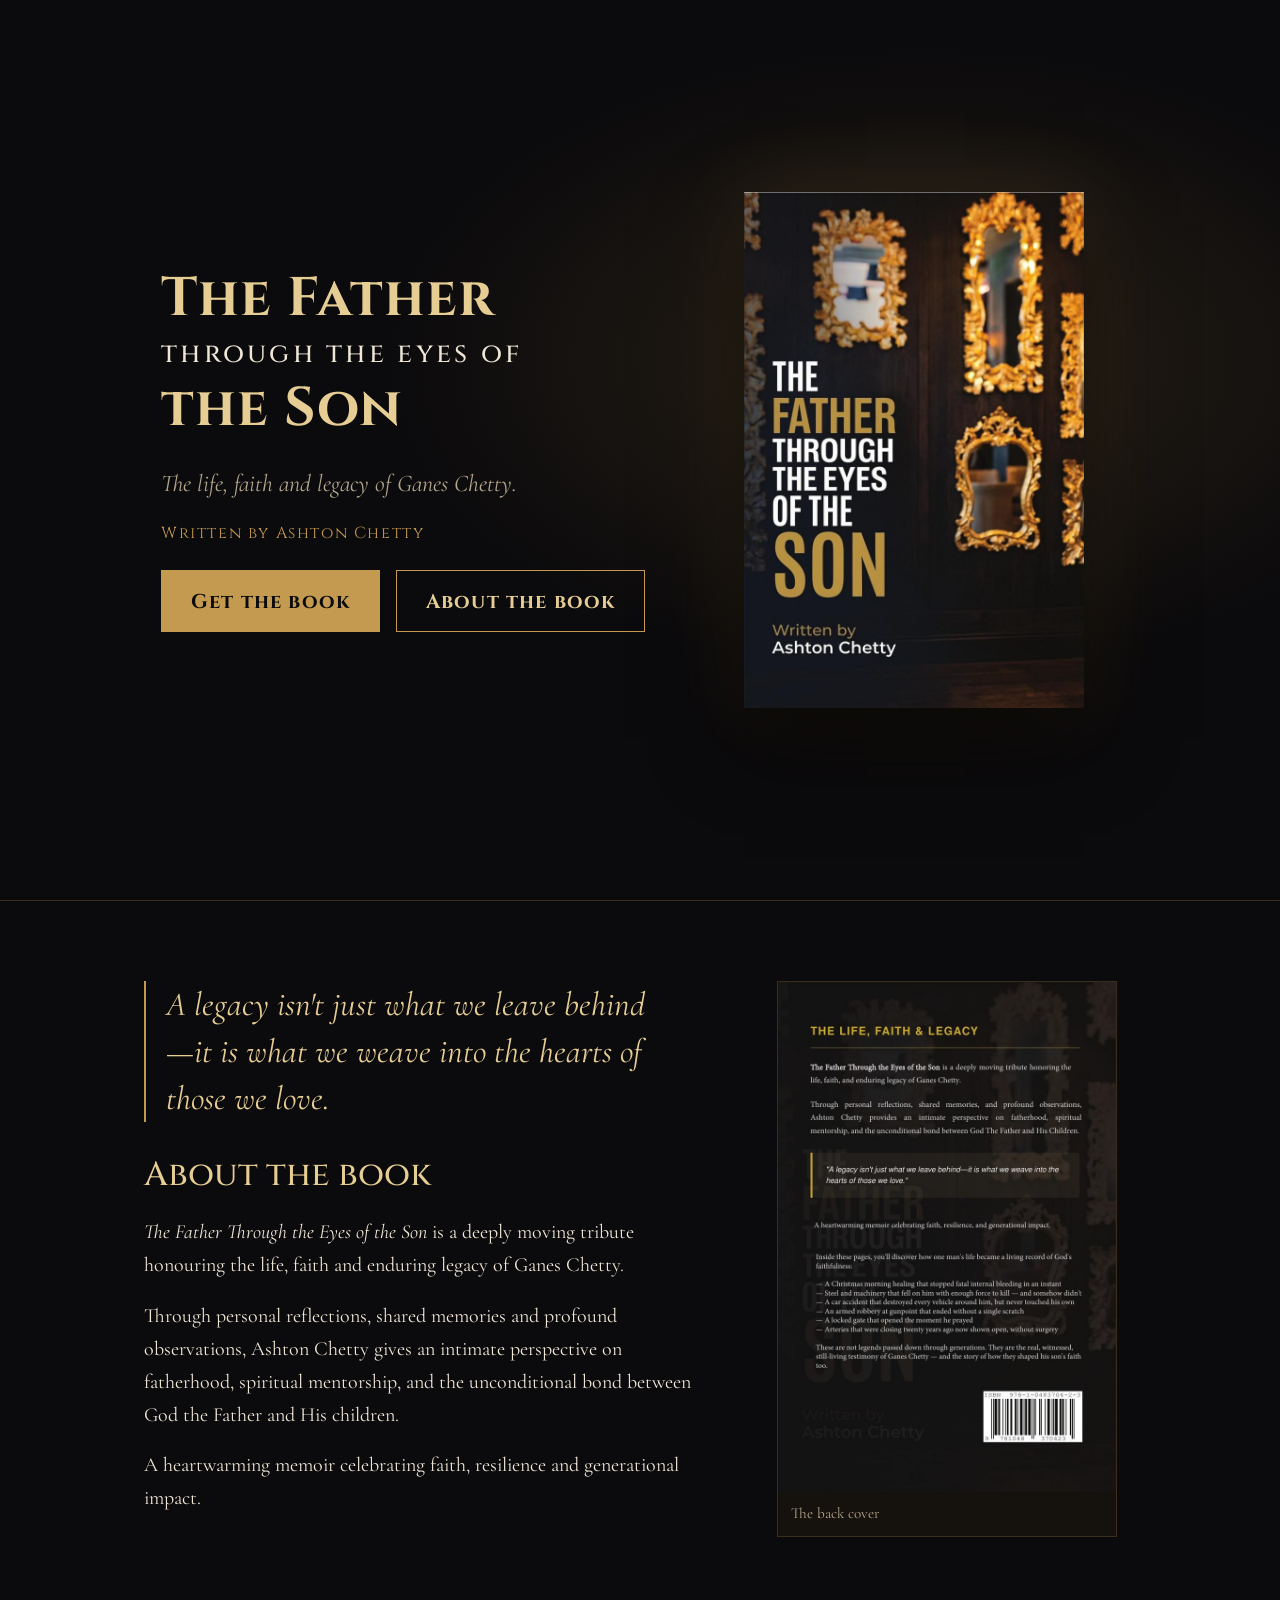
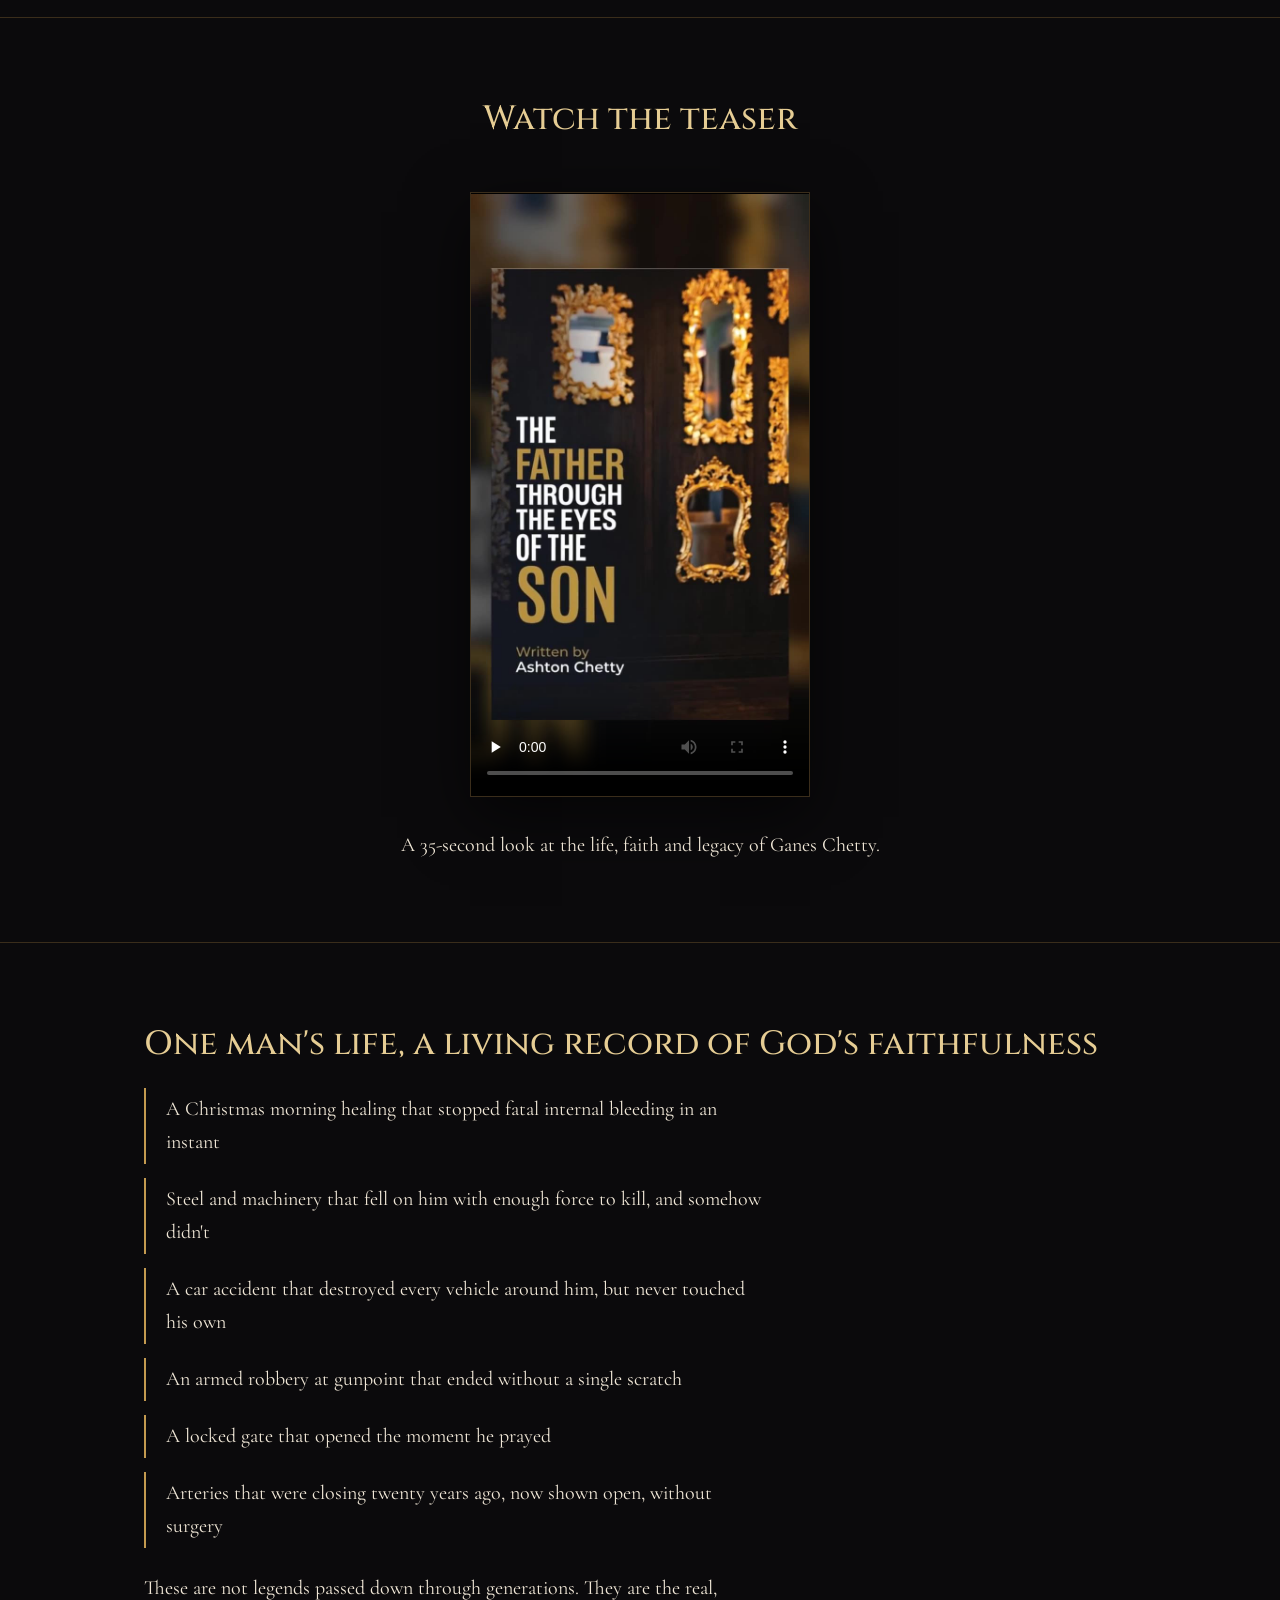
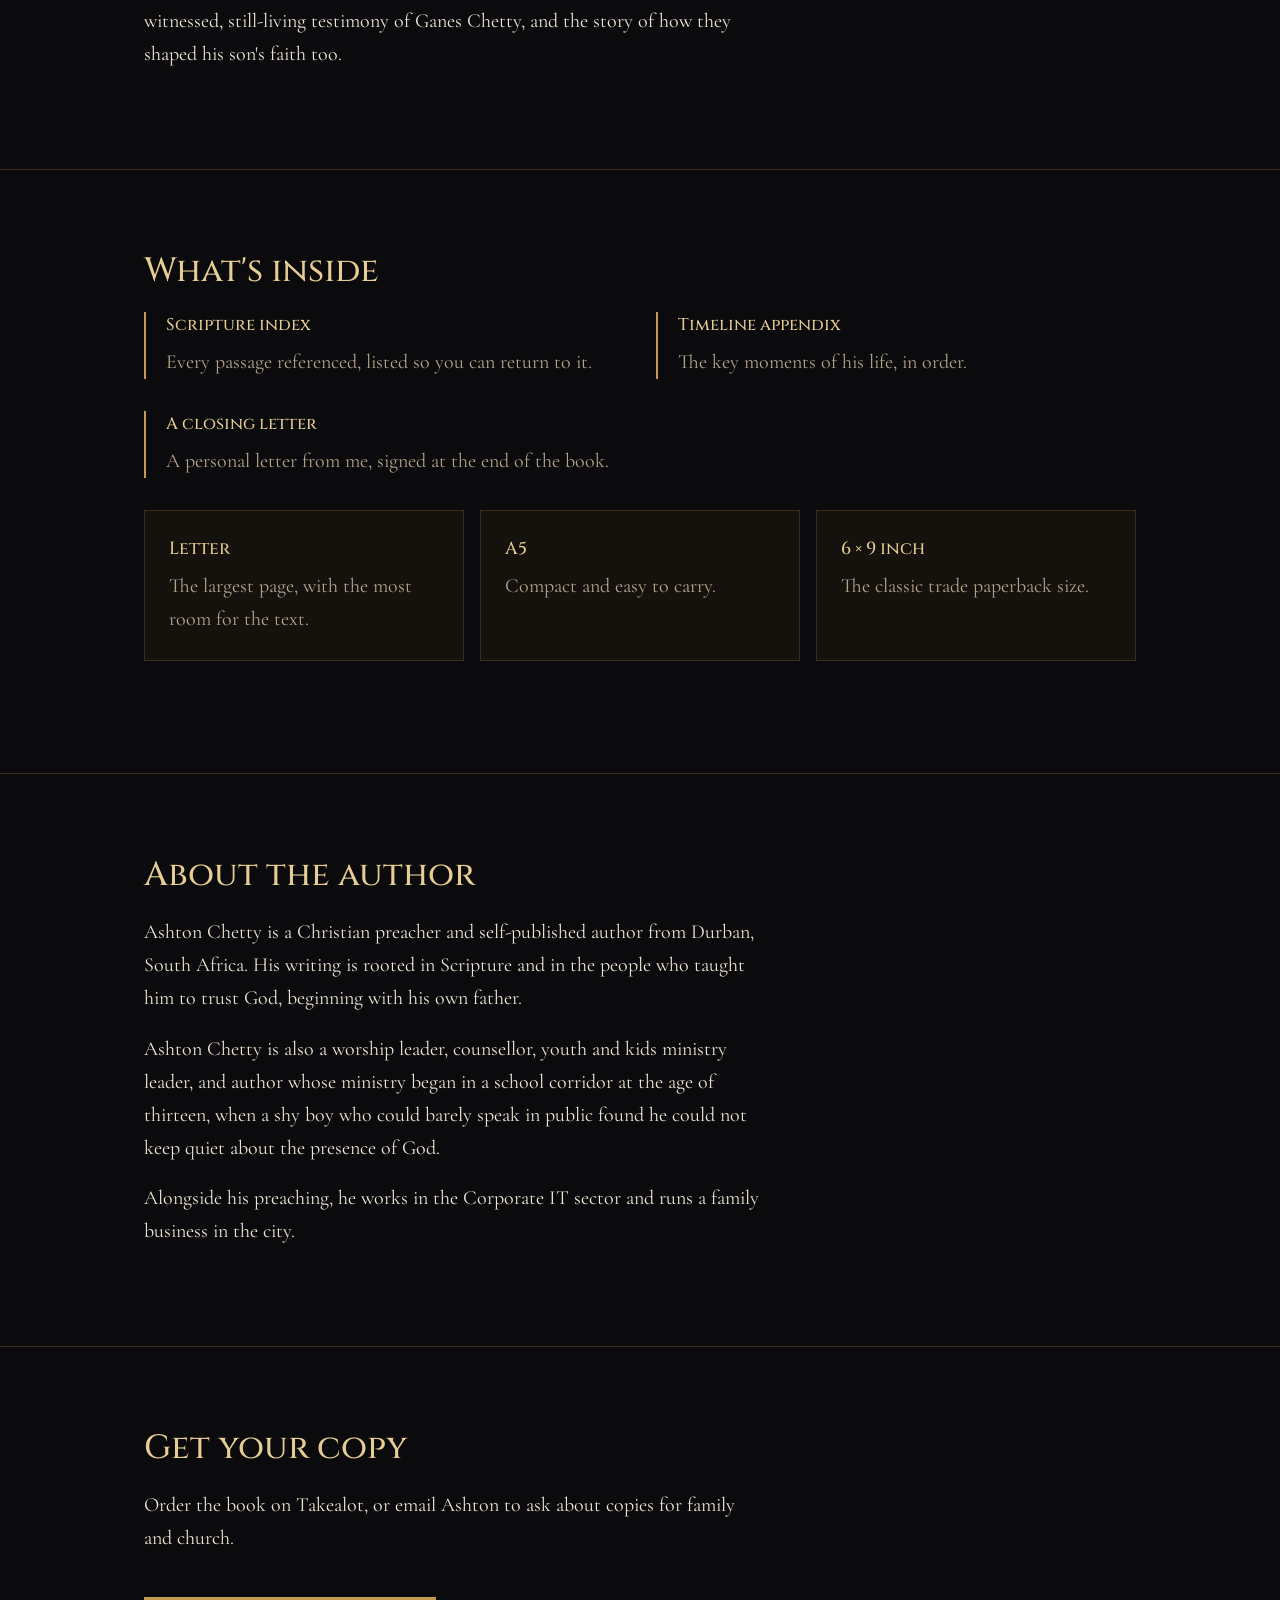
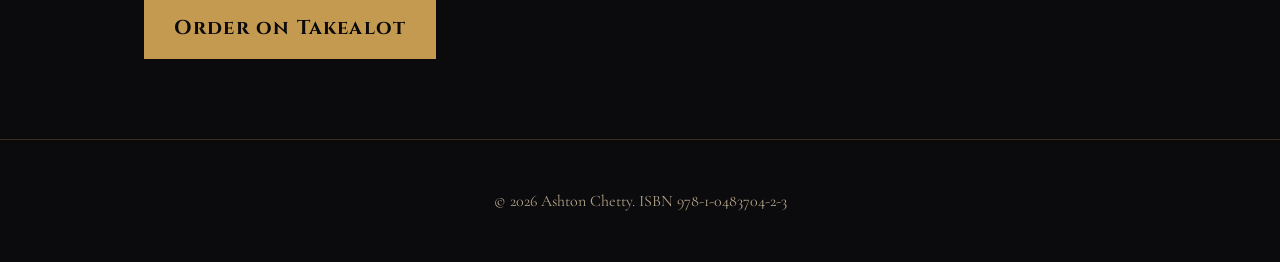
==== index.html @ 3f8cf35b "Update index.html" ====
<!DOCTYPE html>
<html lang="en">
<head>
<meta charset="utf-8">
<meta name="viewport" content="width=device-width, initial-scale=1, viewport-fit=cover">
<meta charset="utf-8">
<meta name="viewport" content="width=device-width, initial-scale=1, viewport-fit=cover">

<title>The Father Through the Eyes of the Son | Memoir by Ashton Chetty</title>

<meta name="description" content="A heartwarming memoir by Ashton Chetty honouring the life, faith and legacy of Ganes Chetty, and the bond between God the Father and His children.">

<meta name="author" content="Ashton Chetty">
<meta name="robots" content="index, follow, max-image-preview:large">
<meta name="theme-color" content="#0b0a0c">

<link rel="canonical" href="https://ashtonchetty22.github.io/the-father-through-the-eyes-of-the-son02/">

<link rel="icon" href="images/favicon.svg" type="image/svg+xml">

<meta property="og:type" content="book">
<meta property="og:title" content="The Father Through the Eyes of the Son | Memoir by Ashton Chetty">
<meta property="og:description" content="A heartwarming memoir by Ashton Chetty honouring the life, faith and legacy of Ganes Chetty, and the bond between God the Father and His children.">
<meta property="og:url" content="https://ashtonchetty22.github.io/the-father-through-the-eyes-of-the-son02/">
<meta property="og:image" content="https://ashtonchetty22.github.io/the-father-through-the-eyes-of-the-son02/images/og-image.jpg">
<meta property="og:image:width" content="1200">
<meta property="og:image:height" content="630">
<meta property="og:image:alt" content="Cover of The Father Through the Eyes of the Son by Ashton Chetty">
<meta property="og:locale" content="en_ZA">
<meta property="book:author" content="Ashton Chetty">
<meta property="book:isbn" content="9781048370423">

<meta name="twitter:card" content="summary_large_image">
<meta name="twitter:title" content="The Father Through the Eyes of the Son | Memoir by Ashton Chetty">
<meta name="twitter:description" content="A heartwarming memoir by Ashton Chetty honouring the life, faith and legacy of Ganes Chetty, and the bond between God the Father and His children.">
<meta name="twitter:image" content="https://ashtonchetty22.github.io/the-father-through-the-eyes-of-the-son02/images/og-image.jpg">

<script type="application/ld+json">
{
  "@context": "https://schema.org",
  "@type": "Book",
  "name": "The Father Through the Eyes of the Son",
  "author": {
    "@type": "Person",
    "name": "Ashton Chetty"
  },
  "isbn": "9781048370423",
  "inLanguage": "en",
  "bookFormat": "https://schema.org/Paperback",
  "description": "A heartwarming memoir by Ashton Chetty honouring the life, faith and legacy of Ganes Chetty, and the bond between God the Father and His children.",
  "image": "https://ashtonchetty22.github.io/the-father-through-the-eyes-of-the-son02/images/og-image.jpg",
  "url": "https://ashtonchetty22.github.io/the-father-through-the-eyes-of-the-son02/"
}
</script>

<link rel="preconnect" href="https://fonts.googleapis.com">
<link rel="preconnect" href="https://fonts.gstatic.com" crossorigin>

<link href="https://fonts.googleapis.com/css2?family=Cinzel:wght@500;700&family=Cormorant+Garamond:ital,wght@0,400;0,500;1,400&display=swap" rel="stylesheet">

<link rel="stylesheet" href="style.css">
<link rel="icon" type="image/svg+xml" href="https://raw.githubusercontent.com/ashtonchetty22/the-father-through-the-eyes-of-the-son02/main/images/favicon.svg">
</head>
<body>

<main>
<header class="hero">
  <div class="wrap">
    <div>
      <h1>The Father <span>through the eyes of</span> the Son</h1>
      <p class="sub">The life, faith and legacy of Ganes Chetty.</p>
      <div class="by">Written by Ashton Chetty</div>
      <a class="btn" href="#get">Get the book</a><a class="btn alt" href="#about">About the book</a>
    </div>
    <img class="front" fetchpriority="high" src="images/front-cover.jpg" width="720" height="1092" alt="Front cover of The Father Through the Eyes of the Son by Ashton Chetty, with gold ornate mirrors on a dark wall">
  </div>
</header>

<section id="about">
  <div class="wrap about">
    <div>
      <p class="quote">A legacy isn't just what we leave behind—it is what we weave into the hearts of those we love.</p>
      <h2>About the book</h2>
      <p><em>The Father Through the Eyes of the Son</em> is a deeply moving tribute honouring the life, faith and enduring legacy of Ganes Chetty.</p>
      <p>Through personal reflections, shared memories and profound observations, Ashton Chetty gives an intimate perspective on fatherhood, spiritual mentorship, and the unconditional bond between God the Father and His children.</p>
      <p>A heartwarming memoir celebrating faith, resilience and generational impact.</p>
    </div>
    <figure class="back" style="margin:0">
      <img src="images/back-cover.jpg" width="720" height="1086" alt="Back cover of the book, with the book description and ISBN" loading="lazy">
      <figcaption>The back cover</figcaption>
    </figure>
  </div>
</section>

<section id="watch">
  <div class="wrap watch">
    <h2>Watch the teaser</h2>
    <video id="teaser" controls playsinline preload="none" poster="images/teaser-poster.jpg" aria-label="Book teaser video, 35 seconds, with captions on screen"><source src="video/teaser.mp4" type="video/mp4"></video>
    <p>A 35-second look at the life, faith and legacy of Ganes Chetty.</p>
  </div>
</section>

<section id="testimony">
  <div class="wrap">
    <h2>One man's life, a living record of God's faithfulness</h2>
    <ul class="wit">
      <li>A Christmas morning healing that stopped fatal internal bleeding in an instant</li>
      <li>Steel and machinery that fell on him with enough force to kill, and somehow didn't</li>
      <li>A car accident that destroyed every vehicle around him, but never touched his own</li>
      <li>An armed robbery at gunpoint that ended without a single scratch</li>
      <li>A locked gate that opened the moment he prayed</li>
      <li>Arteries that were closing twenty years ago, now shown open, without surgery</li>
    </ul>
    <p>These are not legends passed down through generations. They are the real, witnessed, still-living testimony of Ganes Chetty, and the story of how they shaped his son's faith too.</p>
  </div>
</section>

<section id="inside">
  <div class="wrap">
    <h2>What's inside</h2>
    <div class="cols">
      <div class="item"><h3>Scripture index</h3><p>Every passage referenced, listed so you can return to it.</p></div>
      <div class="item"><h3>Timeline appendix</h3><p>The key moments of his life, in order.</p></div>
      <div class="item"><h3>A closing letter</h3><p>A personal letter from me, signed at the end of the book.</p></div>
    </div>
    <div class="editions">
      <div class="ed"><h3>Letter</h3><p>The largest page, with the most room for the text.</p></div>
      <div class="ed"><h3>A5</h3><p>Compact and easy to carry.</p></div>
      <div class="ed"><h3>6 × 9 inch</h3><p>The classic trade paperback size.</p></div>
    </div>
  </div>
</section>

<section id="author">
  <div class="wrap">
    <h2>About the author</h2>
    <p>Ashton Chetty is a Christian preacher and self-published author from Durban, South Africa. His writing is rooted in Scripture and in the people who taught him to trust God, beginning with his own father.</p>
    <p>Ashton Chetty is also a worship leader, counsellor, youth and kids ministry leader, and author whose ministry began in a school corridor at the age of thirteen, when a shy boy who could barely speak in public found he could not keep quiet about the presence of God.</p>
    <p>Alongside his preaching, he works in the Corporate IT sector and runs a family business in the city.</p>
  </div>
</section>

<section id="get">
  <div class="wrap">
    <h2>Get your copy</h2>
    <p>Order the book on Takealot, or email Ashton to ask about copies for family and church.</p>
    <a class="btn"
   href="https://www.takealot.com/the-father-through-the-eyes-of-the-son/PLID104373940"
   target="_blank"
   rel="noopener">
   Order on Takealot
</a>
</section>

</main>
<footer>
  <div class="wrap">© 2026 Ashton Chetty. ISBN 978-1-0483704-2-3</div>
</footer>

</body>
</html>
---- style.css ----
:root{
  color-scheme:dark;
  --ink:#0b0a0c; --panel:#15110d; --line:#3a2d1b;
  --gold:#c39a4f; --gold-soft:#e6cd94; --text:#efe6d6; --muted:#b3a58b;
  --display:'Cinzel',Georgia,'Times New Roman',serif;
  --body:'Cormorant Garamond',Georgia,'Times New Roman',serif;
  box-sizing:border-box;
  padding-top:env(safe-area-inset-top,0px);
  padding-bottom:env(safe-area-inset-bottom,0px);
}
*,*::before,*::after{box-sizing:inherit}
html{scroll-padding-top:env(safe-area-inset-top,0px);scroll-behavior:smooth}
body{margin:0;background:var(--ink);color:var(--text);font:400 1.25rem/1.65 var(--body)}
a{color:var(--gold-soft)}
:focus-visible{outline:2px solid var(--gold);outline-offset:3px}
.wrap{max-width:1040px;margin:0 auto;padding:0 1.5rem}
h1,h2,h3{font-family:var(--display);font-weight:500;color:var(--gold-soft);margin:0}
h2{font-size:clamp(1.5rem,4vw,2.1rem);line-height:1.25;margin-bottom:1.25rem}
p{margin:0 0 1.1rem;max-width:62ch}
img{max-width:100%;height:auto;display:block}

.hero{min-height:100svh;display:grid;align-items:center;padding:4rem 0;
  background:radial-gradient(60% 50% at 72% 40%,rgba(195,154,79,.16),transparent 70%)}
.hero .wrap{display:grid;gap:3rem;align-items:center}
@media(min-width:860px){.hero .wrap{grid-template-columns:1.1fr .9fr}}
.hero h1{font-size:clamp(1.9rem,5.4vw,3.4rem);line-height:1.15;font-weight:700;letter-spacing:.02em}
.hero h1 span{display:block;font-weight:500;color:var(--text);font-size:.5em;letter-spacing:.12em;margin:.5rem 0}
.sub{font-style:italic;font-size:1.5rem;color:var(--muted);margin:1.5rem 0 1rem}
.by{font-family:var(--display);color:var(--gold);letter-spacing:.1em;font-size:1rem}
.btn{display:inline-block;padding:.85rem 1.8rem;background:var(--gold);color:var(--ink);font-family:var(--display);font-weight:700;letter-spacing:.06em;text-decoration:none;border:1px solid var(--gold);margin:1.5rem 1rem 0 0}
.btn.alt{background:transparent;color:var(--gold-soft)}
.btn:hover{background:var(--gold-soft);color:var(--ink)}
.front{justify-self:center;width:min(340px,78vw);box-shadow:0 30px 80px rgba(0,0,0,.75),0 0 80px rgba(195,154,79,.2);animation:rise 1.4s ease-out both}
@keyframes rise{from{opacity:0;transform:translateY(24px)}to{opacity:1;transform:none}}
@media(prefers-reduced-motion:reduce){.front{animation:none}html{scroll-behavior:auto}}

section{padding:5rem 0;border-top:1px solid var(--line)}
.about{display:grid;gap:3rem;align-items:start}
@media(min-width:860px){.about{grid-template-columns:1.2fr .8fr}}
.quote{font-style:italic;font-size:clamp(1.5rem,3.4vw,2.1rem);line-height:1.4;color:var(--gold-soft);border-left:2px solid var(--gold);padding-left:1.25rem;margin:0 0 2rem;max-width:34ch}
.back{width:min(340px,78vw);justify-self:center;border:1px solid var(--line)}
.back figcaption{font-size:.95rem;color:var(--muted);padding:.6rem .8rem;background:var(--panel)}
.wit{list-style:none;padding:0;margin:1.5rem 0}
.wit li{border-left:2px solid var(--gold);padding:.3rem 0 .3rem 1.25rem;margin-bottom:.9rem;max-width:62ch}
.cols{display:grid;gap:2rem}
@media(min-width:760px){.cols{grid-template-columns:repeat(2,1fr)}}
.item{border-left:2px solid var(--gold);padding-left:1.25rem}
.item h3{font-size:1.05rem;margin-bottom:.4rem}
.item p{color:var(--muted);margin:0}
.editions{display:grid;gap:1rem;margin:2rem 0}
@media(min-width:760px){.editions{grid-template-columns:repeat(3,1fr)}}
.ed{background:var(--panel);border:1px solid var(--line);padding:1.5rem}
.ed h3{font-size:1.1rem}
.ed p{color:var(--muted);margin:.4rem 0 0}
.watch{display:grid;gap:2rem;justify-items:center;text-align:center}
.watch p{margin:0 auto}
.watch video{width:min(340px,80vw);aspect-ratio:9/16;background:#000;border:1px solid var(--line);box-shadow:0 20px 60px rgba(0,0,0,.6)}
footer{padding:3rem 0;border-top:1px solid var(--line);color:var(--muted);text-align:center;font-size:1rem}
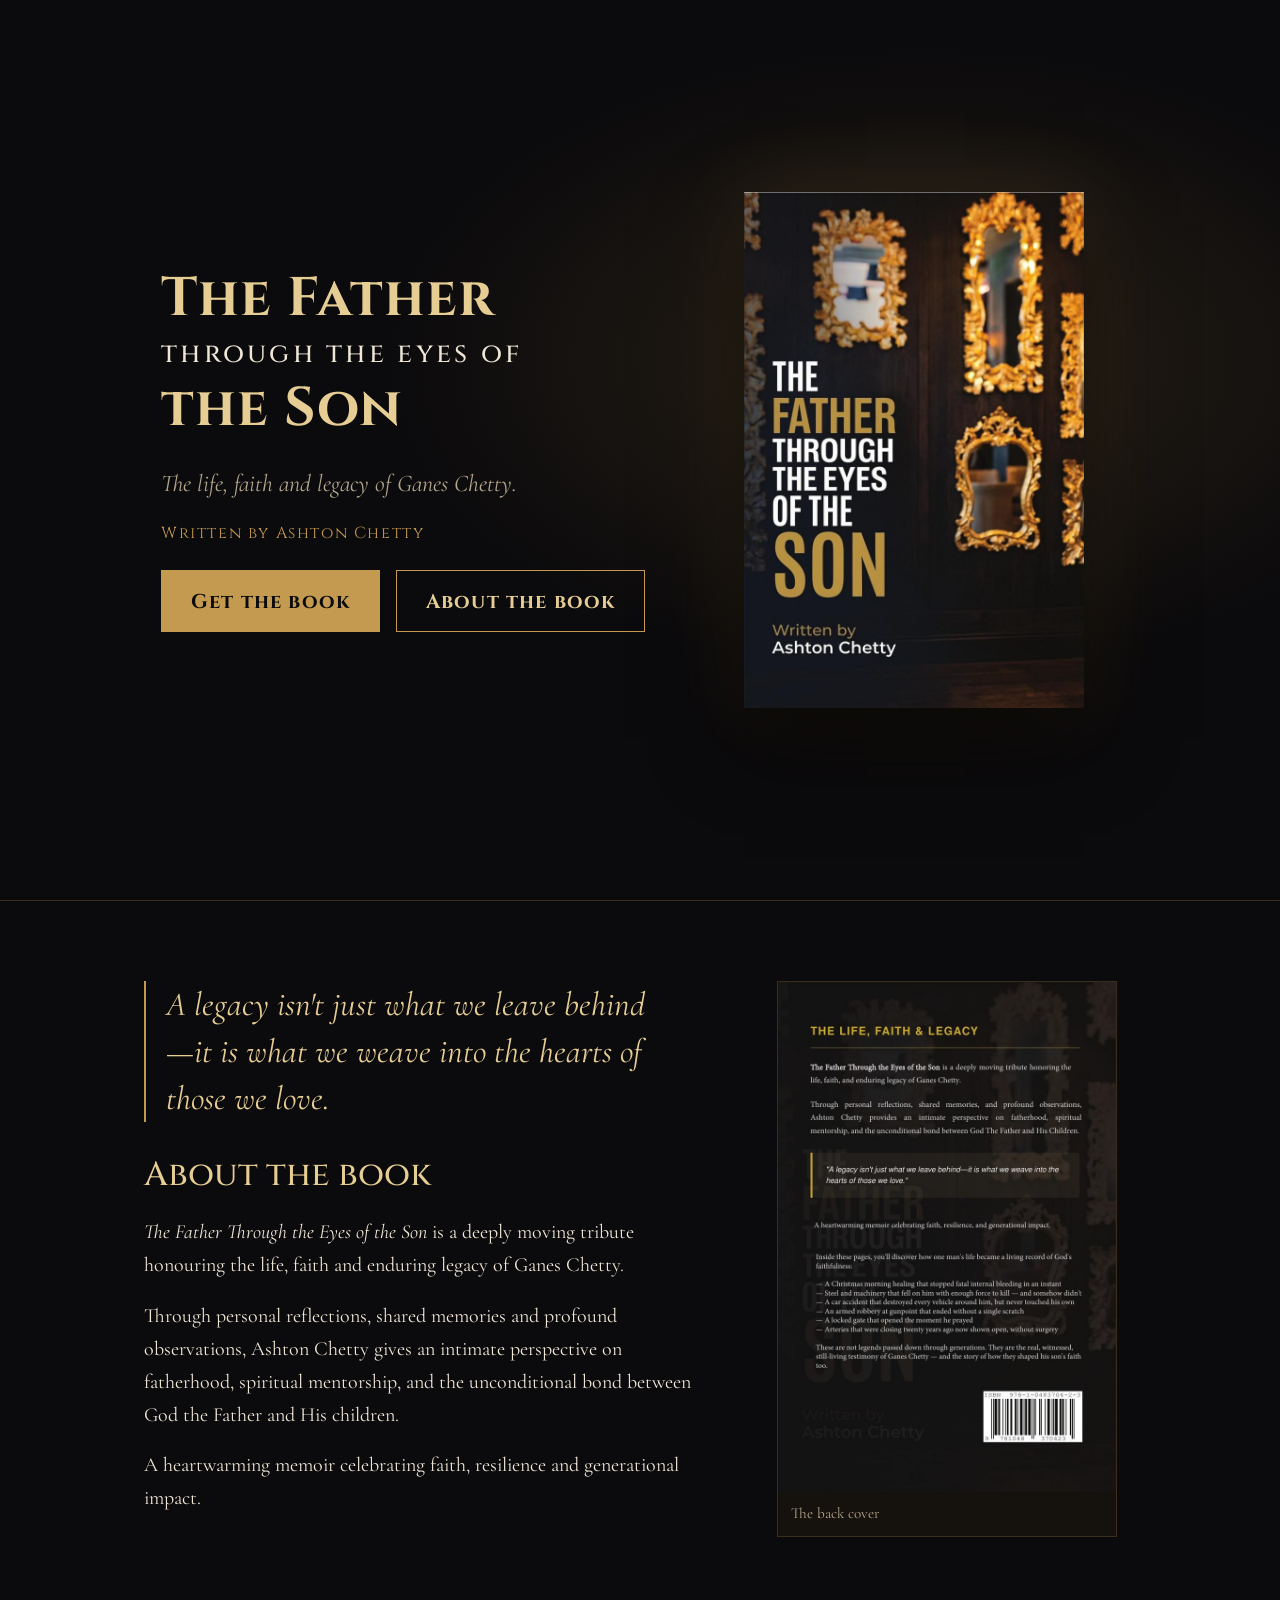
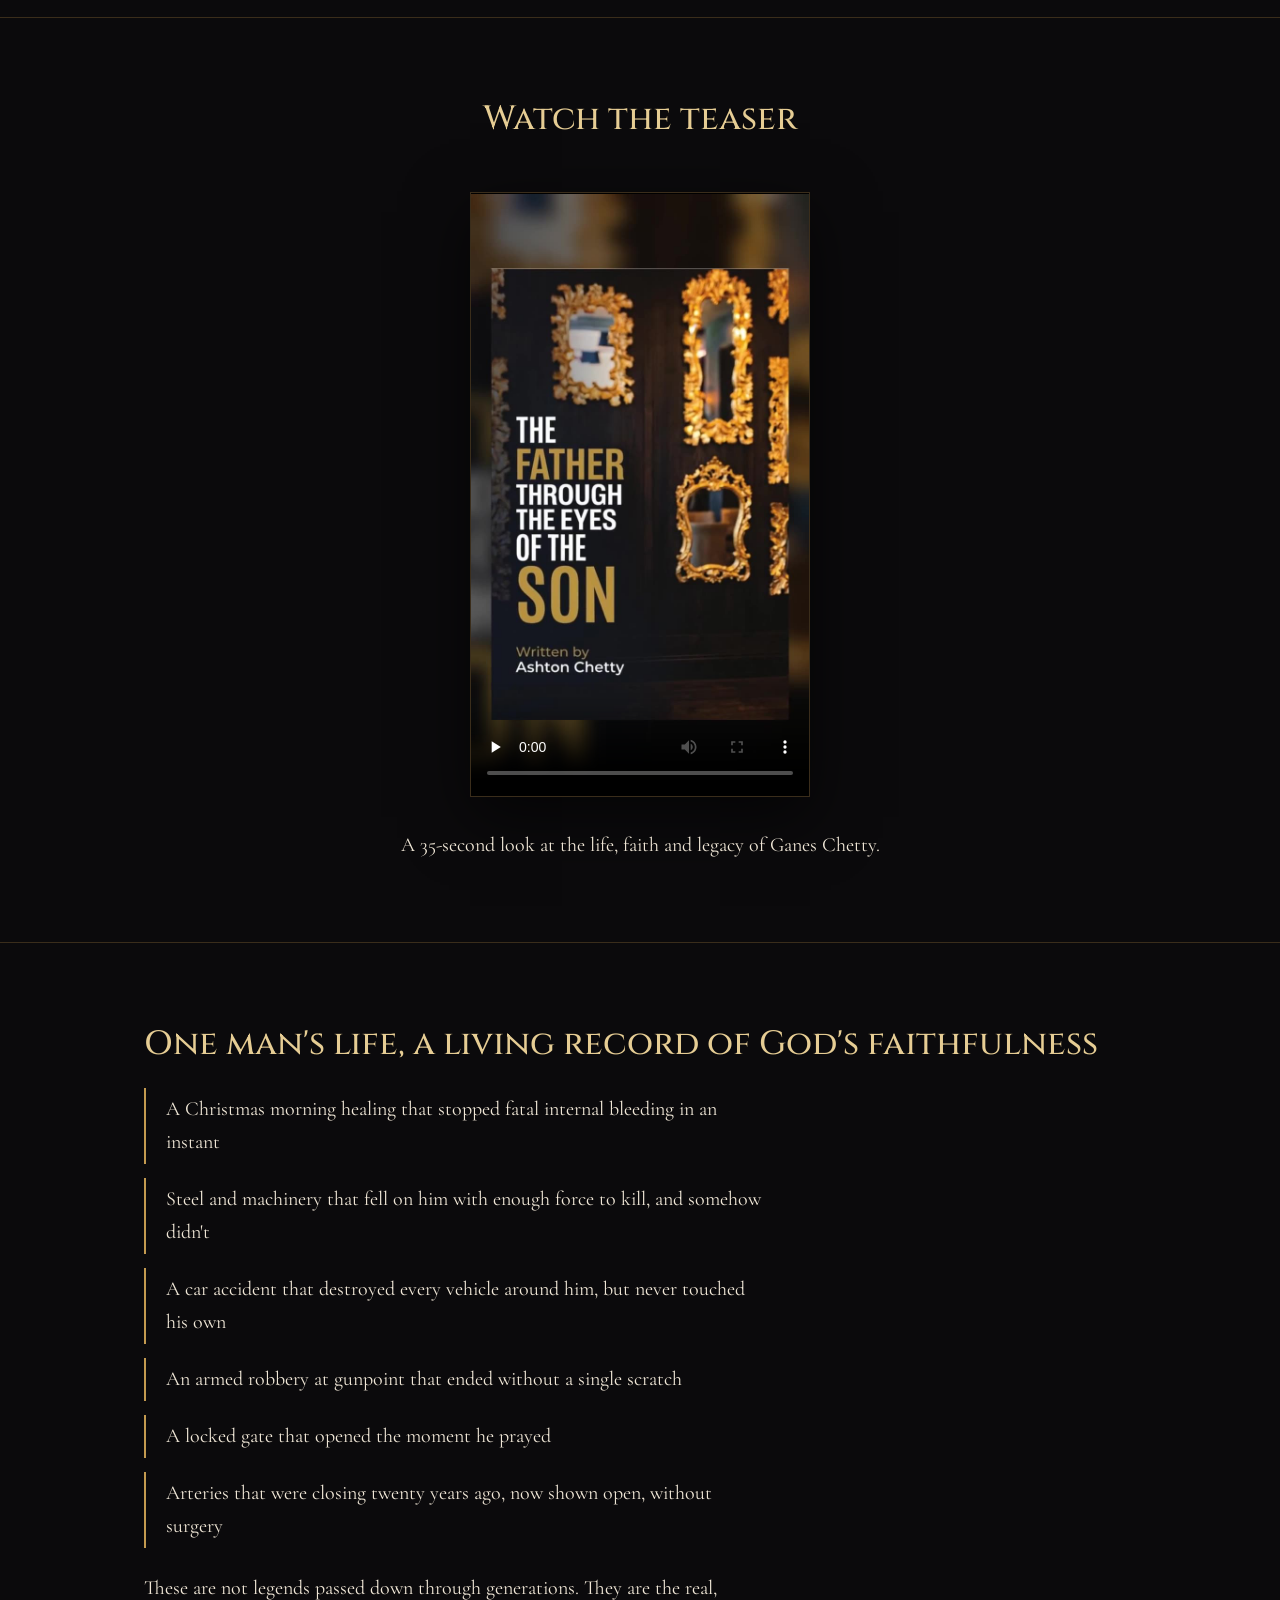
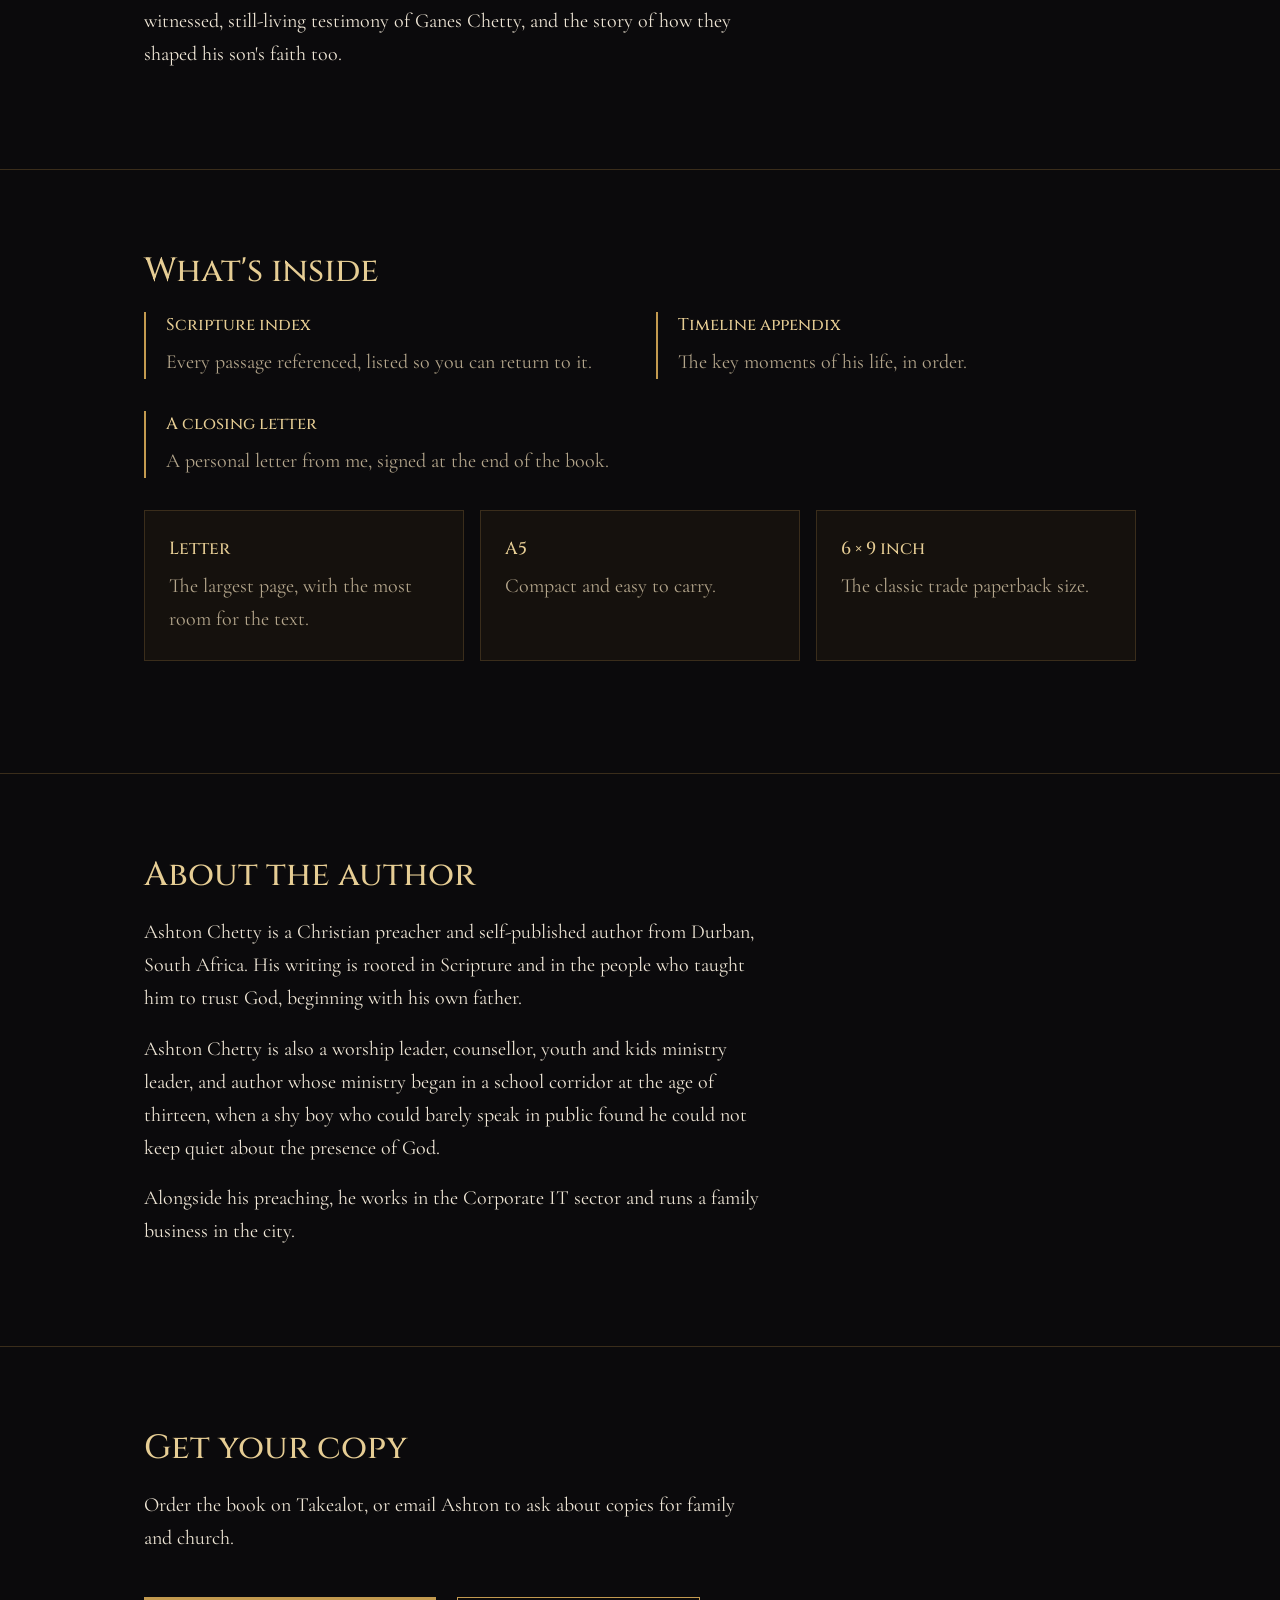
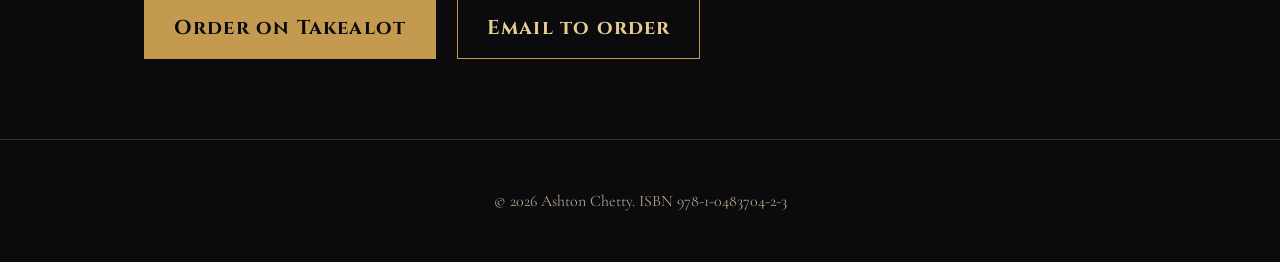
==== commit 17ecd214: "Update index.html" ====
--- a/index.html
+++ b/index.html
@@ -1,8 +1,6 @@
 <!DOCTYPE html>
 <html lang="en">
 <head>
-<meta charset="utf-8">
-<meta name="viewport" content="width=device-width, initial-scale=1, viewport-fit=cover">
 <meta charset="utf-8">
 <meta name="viewport" content="width=device-width, initial-scale=1, viewport-fit=cover">
 
@@ -59,7 +57,6 @@
 <link href="https://fonts.googleapis.com/css2?family=Cinzel:wght@500;700&family=Cormorant+Garamond:ital,wght@0,400;0,500;1,400&display=swap" rel="stylesheet">
 
 <link rel="stylesheet" href="style.css">
-<link rel="icon" type="image/svg+xml" href="https://raw.githubusercontent.com/ashtonchetty22/the-father-through-the-eyes-of-the-son02/main/images/favicon.svg">
 </head>
 <body>
 
@@ -144,12 +141,19 @@
   <div class="wrap">
     <h2>Get your copy</h2>
     <p>Order the book on Takealot, or email Ashton to ask about copies for family and church.</p>
+
     <a class="btn"
-   href="https://www.takealot.com/the-father-through-the-eyes-of-the-son/PLID104373940"
-   target="_blank"
-   rel="noopener">
-   Order on Takealot
-</a>
+       href="https://www.takealot.com/the-father-through-the-eyes-of-the-son/PLID104373940"
+       target="_blank"
+       rel="noopener">
+       Order on Takealot
+    </a>
+
+    <a class="btn alt"
+       href="mailto:ashtonchetty2@gmail.com?subject=Order%3A%20The%20Father%20Through%20the%20Eyes%20of%20the%20Son">
+       Email to order
+    </a>
+  </div>
 </section>
 
 </main>
